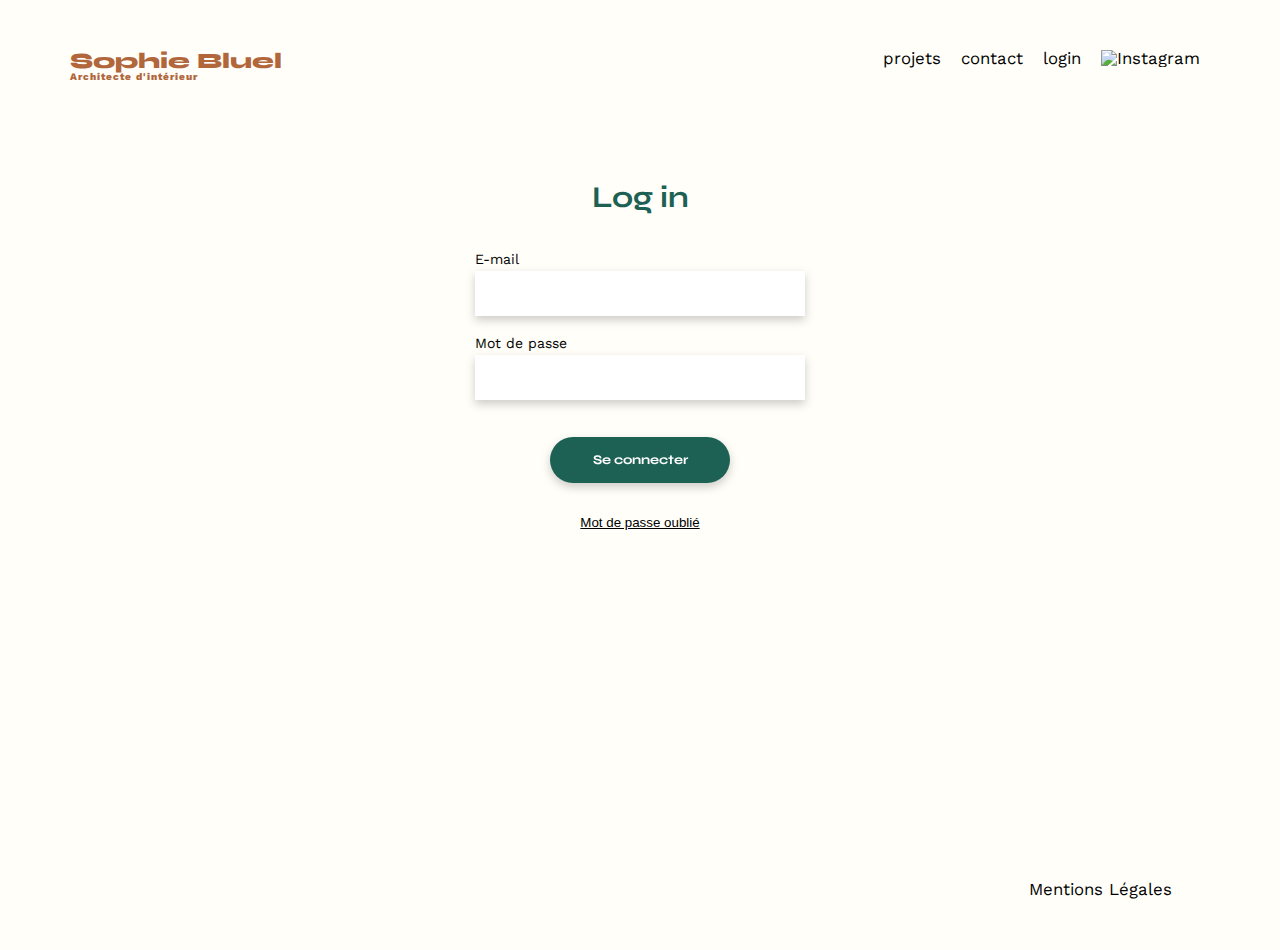
==== FrontEnd/login.html @ 5468acb5 "ajout login.js et redirection des liens du header" ====
<!DOCTYPE html>
<html lang="fr">

<head>
    <meta charset="UTF-8">
    <title>Sophie Bluel - Architecte d'intérieur</title>
    <meta name="viewport" content="width=device-width, initial-scale=1.0">
    <link rel="preconnect" href="https://fonts.googleapis.com">
    <link rel="preconnect" href="https://fonts.gstatic.com" crossorigin>
    <link href="https://fonts.googleapis.com/css2?family=Syne:wght@700;800&family=Work+Sans&display=swap"
        rel="stylesheet">
    <meta name="description" content="">
    <link rel="stylesheet" href="./assets/style.css">
</head>

<body>
    <header>
        <h1>Sophie Bluel <span>Architecte d'intérieur</span></h1>
        <nav>
            <ul>
                <a href="index.html" class="lien-style">
                    <li>projets</li>
                </a>
                <a href="index.html" class="lien-style">
                    <li>contact</li>
                </a>
                <a href="login.html" class="lien-style">
                    <li>login</li>
                </a>
                <li><img src="./assets/icons/instagram.png" alt="Instagram"></li>
            </ul>
        </nav>
    </header>
    <main>
        <section class="formulaire">
            <h2>Log in</h2>
            <form action="#" class="form-content">
                <div class="form-mail">
                    <label for="mail">E-mail</label>
                    <input type="email" id="mail">
                    <span id="mail_missing"></span>
                </div>
                <div class="form-mdp">
                    <label for="mdp">Mot de passe</label>
                    <input type="password" id="mdp">
                    <span id="mdp_missing"></span>
                </div>
                <input type="submit" value="Se connecter" id="btn-envoi">

                <button id="mdp-oublie">Mot de passe oublié</button>
            </form>
        </section>
    </main>

    <footer>
        <nav>
            <ul>
                <li>Mentions Légales</li>
            </ul>
        </nav>
    </footer>
    <script src="./login.js"></script>
</body>

</html>
---- FrontEnd/assets/style.css ----
/* http://meyerweb.com/eric/tools/css/reset/
   v2.0 | 20110126
   License: none (public domain)
*/

html, body, div, span, applet, object, iframe,
h1, h2, h3, h4, h5, h6, p, blockquote, pre,
a, abbr, acronym, address, big, cite, code,
del, dfn, em, img, ins, kbd, q, s, samp,
small, strike, strong, sub, sup, tt, var,
b, u, i, center,
dl, dt, dd, ol, ul, li,
fieldset, form, label, legend,
table, caption, tbody, tfoot, thead, tr, th, td,
article, aside, canvas, details, embed,
figure, figcaption, footer, header, hgroup,
menu, nav, output, ruby, section, summary,
time, mark, audio, video {
	margin: 0;
	padding: 0;
	border: 0;
	font-size: 100%;
	font: inherit;
	vertical-align: baseline;
}
/* HTML5 display-role reset for older browsers */
article, aside, details, figcaption, figure,
footer, header, hgroup, menu, nav, section {
	display: block;
}
body {
	line-height: 1;
	min-height: 100vh;
}
ol, ul {
	list-style: none;
}
blockquote, q {
	quotes: none;
}
blockquote:before, blockquote:after,
q:before, q:after {
	content: '';
	content: none;
}
table {
	border-collapse: collapse;
	border-spacing: 0;
}
/** end reset css**/
body {
	max-width: 1140px;
	margin:auto;
	font-family: 'Work Sans' ;
	font-size: 14px;
	background-color: #FFFEF8;
}
header {
	display: flex;
	justify-content: space-between;
	margin: 50px 0
}
section {
	margin: 50px 0
}

.lien-style {
	text-decoration: none;
	color: black;
}

h1{
	display: flex;
	flex-direction: column;
	font-family: 'Syne';
	font-size: 22px;
	font-weight: 800;
	color: #B1663C
}

h1 > span {
	font-family: 'Work Sans';
	font-size:10px;
	letter-spacing: 0.1em;
;
}

h2{
	font-family: 'Syne';
	font-weight: 700;
	font-size: 30px;
	color: #1D6154;
}
nav ul {
	display: flex;
	align-items: center;
	list-style-type: none;

}
nav li {
	padding: 0 10px;
	font-size: 1.2em;
}

li:hover {
	color: #B1663C;
}
#introduction {
	display: flex;
	align-items: center;
}
#introduction figure {
	flex: 1
}
#introduction img {
	display: block;
	margin: auto;
	width: 80%;
}

#introduction article {
	flex: 1
}
#introduction h2 {
	margin-bottom: 1em;
}

#introduction p {
	margin-bottom: 0.5em;
}

.formulaire {
	display: flex;
	flex-direction: column;
	align-items: center;
	margin-top: 100px;
	margin-bottom: 350px;
}

.formulaire h2 {
	margin-bottom: 40px;
}

.form-content{
	display: flex;
	flex-direction: column;
	gap: 5px;
}

.form-content input{
	width: 300px;
	padding: 15px;
	border: none;
	filter: drop-shadow(0 4px 5px rgba(0, 0, 0, 0.2));
}

.form-mail {
	display: flex;
	flex-direction: column;
	gap: 5px;
}

.form-mdp{
	display: flex;
	flex-direction: column;
	gap: 5px;
}

input[type="email"]{
	margin-bottom: 10px;

}

#mdp-oublie {
	border: none;
	background: #FFFEF8;
	text-decoration: underline;
	
}

#portfolio h2 {
	text-align: center;
	margin-bottom: 50px;
}
.filter-bar {
	display: flex;
	flex-direction: row;
	justify-content: center;
	gap: 20px;
	margin-bottom: 50px;
}

.filter-bar button {
	padding: 10px;
	border: 2px solid #1D6154;
	border-radius: 25px;
	font-family: 'Syne';
	font-size: 1rem;
	color: #1D6154;
	background-color: #FFFEF8;
	
}

.filter-bar button:hover,
.filter-bar button.active{
	color: white;
	background-color: #1D6154;
}
.gallery {
	width: 100%;
	display: grid;
	grid-template-columns: 1fr 1fr 1fr;
	grid-column-gap: 20px;
	grid-row-gap: 20px;
}

.gallery img {
	width: 100%;

}
#contact {
	width: 50%;
margin: auto;
}
#contact > * {
	text-align: center;

}
#contact h2{
	margin-bottom: 20px;
}
#contact form {
	text-align: left;
	margin-top:30px;
	display: flex;
	flex-direction: column;
}

#contact input {
	height: 50px;
	font-size: 1.2em;
	border: none;
	box-shadow: 0px 4px 14px rgba(0, 0, 0, 0.09);
}
#contact label {
	margin: 2em 0 1em 0;
}
#contact textarea {
	border: none;
	box-shadow: 0px 4px 14px rgba(0, 0, 0, 0.09);
}

input[type="submit"]{
	font-family: 'Syne';
	font-weight: 700;
	color: white;
	background-color: #1D6154;
	margin : 2em auto ;
	width: 180px;
	text-align: center;
	border-radius: 60px ;
}

footer nav ul {
	display: flex;
	justify-content: flex-end;
	margin: 2em
}
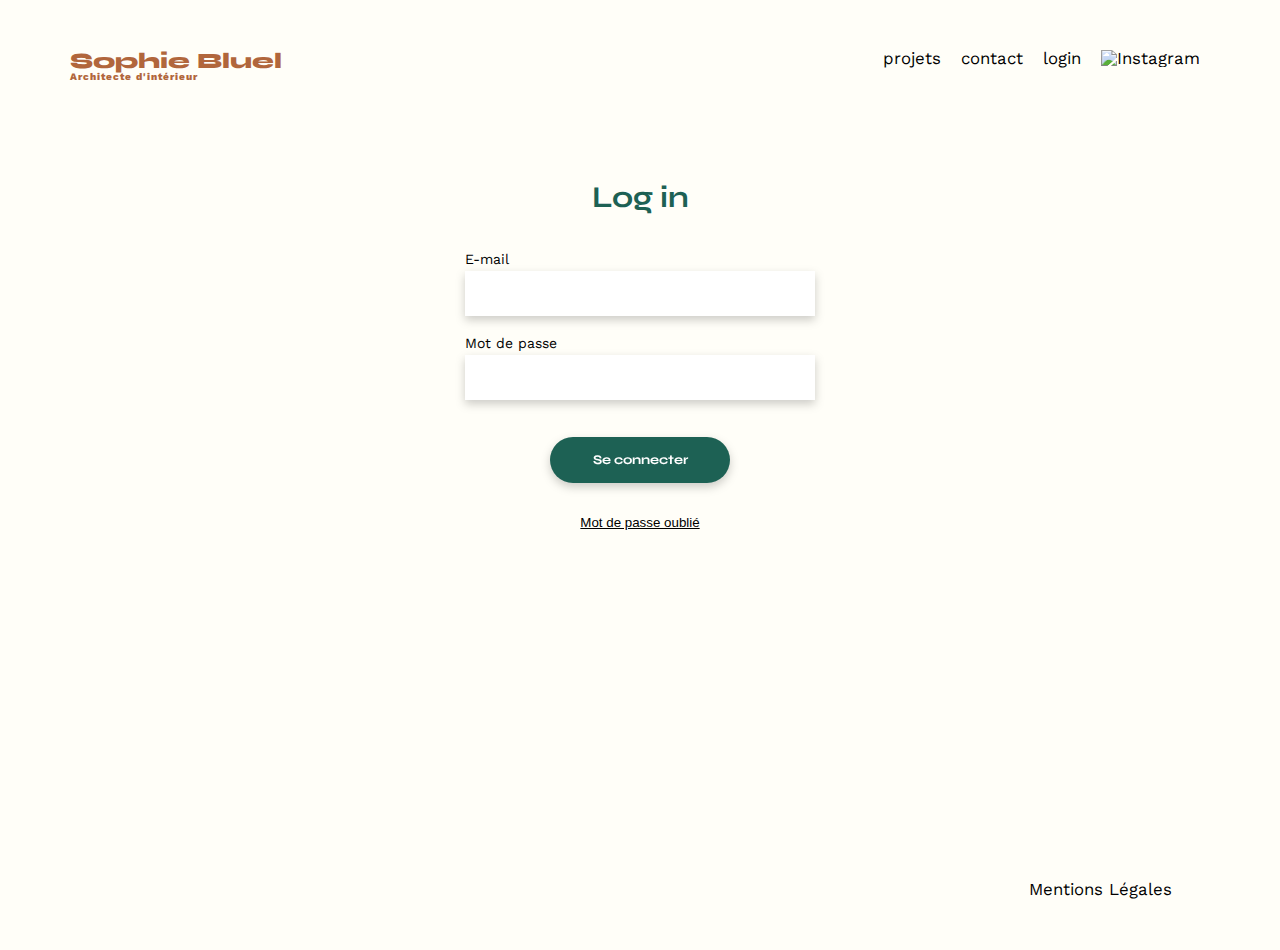
==== commit 0e70c95f: "mise en place des erreurs sur le formulaire, champs mal remplis, erreur sur l'e-mail tapé" ====
--- a/FrontEnd/login.html
+++ b/FrontEnd/login.html
@@ -34,15 +34,15 @@
     <main>
         <section class="formulaire">
             <h2>Log in</h2>
-            <form action="#" class="form-content">
+            <form action="#" class="form-content" id="myForm">
                 <div class="form-mail">
                     <label for="mail">E-mail</label>
-                    <input type="email" id="mail">
+                    <input type="email" id="mail" required>
                     <span id="mail_missing"></span>
                 </div>
                 <div class="form-mdp">
                     <label for="mdp">Mot de passe</label>
-                    <input type="password" id="mdp">
+                    <input type="password" id="mdp" required>
                     <span id="mdp_missing"></span>
                 </div>
                 <input type="submit" value="Se connecter" id="btn-envoi">
--- a/FrontEnd/assets/style.css
+++ b/FrontEnd/assets/style.css
@@ -142,13 +142,13 @@
 }
 
 .form-content{
+	width: 350px;
 	display: flex;
 	flex-direction: column;
 	gap: 5px;
 }
 
 .form-content input{
-	width: 300px;
 	padding: 15px;
 	border: none;
 	filter: drop-shadow(0 4px 5px rgba(0, 0, 0, 0.2));
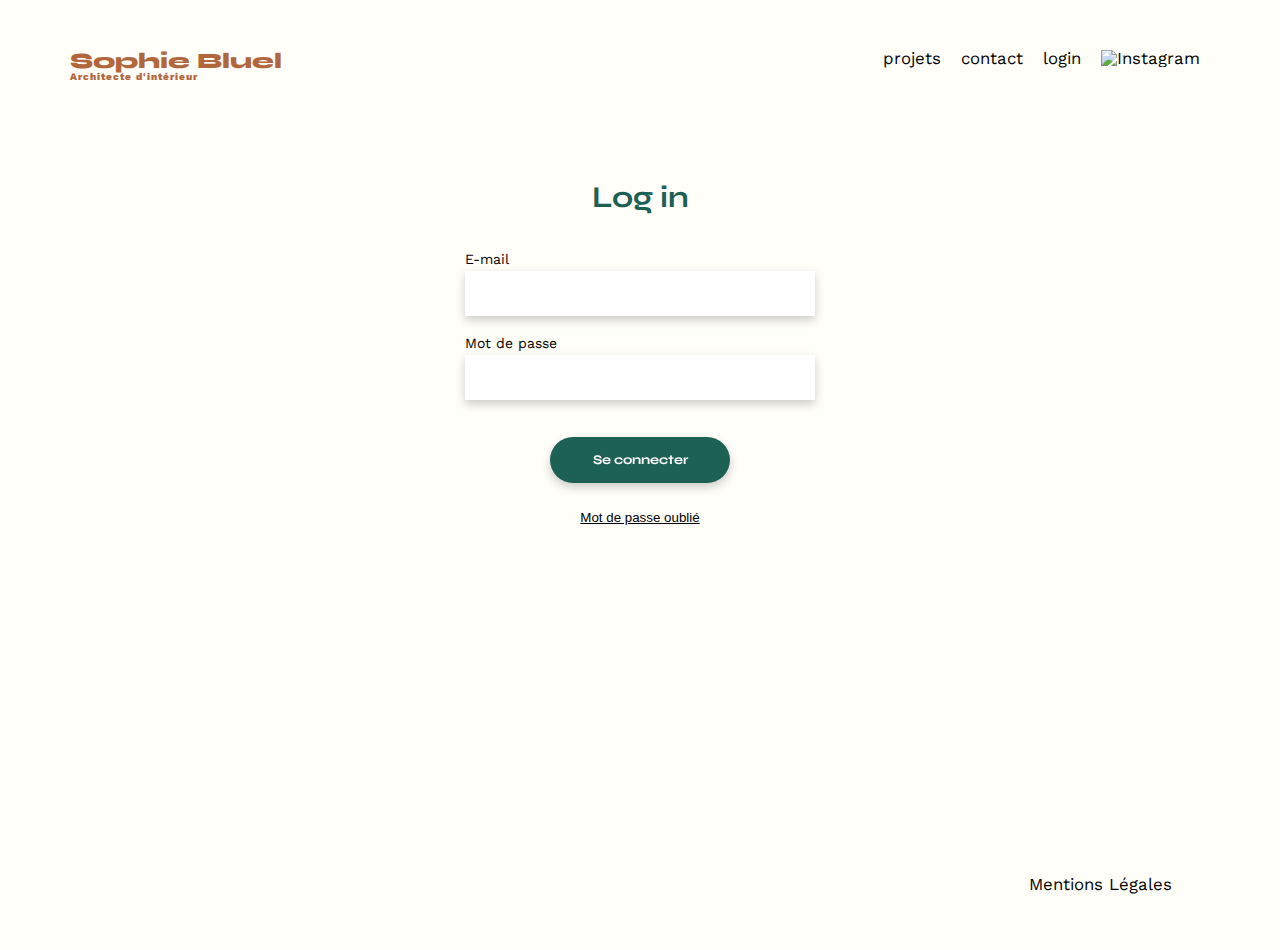
==== commit fef744f8: "correction du code concernant la validité ou erreurs des email/mdp" ====
--- a/FrontEnd/login.html
+++ b/FrontEnd/login.html
@@ -34,21 +34,21 @@
     <main>
         <section class="formulaire">
             <h2>Log in</h2>
-            <form action="#" class="form-content" id="myForm">
+            <form action="#" method="POST" class="form-content" id="myForm">
                 <div class="form-mail">
                     <label for="mail">E-mail</label>
-                    <input type="email" id="mail" required>
-                    <span id="mail_missing"></span>
+                    <input type="email" id="mail" name="mail" required>
+                    <span id="mail_comment"></span>
                 </div>
                 <div class="form-mdp">
                     <label for="mdp">Mot de passe</label>
-                    <input type="password" id="mdp" required>
-                    <span id="mdp_missing"></span>
+                    <input type="password" id="mdp" name="mdp" required>
+                    <span id="mdp_comment"></span>
                 </div>
                 <input type="submit" value="Se connecter" id="btn-envoi">
 
-                <button id="mdp-oublie">Mot de passe oublié</button>
             </form>
+            <button id="mdp-oublie">Mot de passe oublié</button>
         </section>
     </main>
 
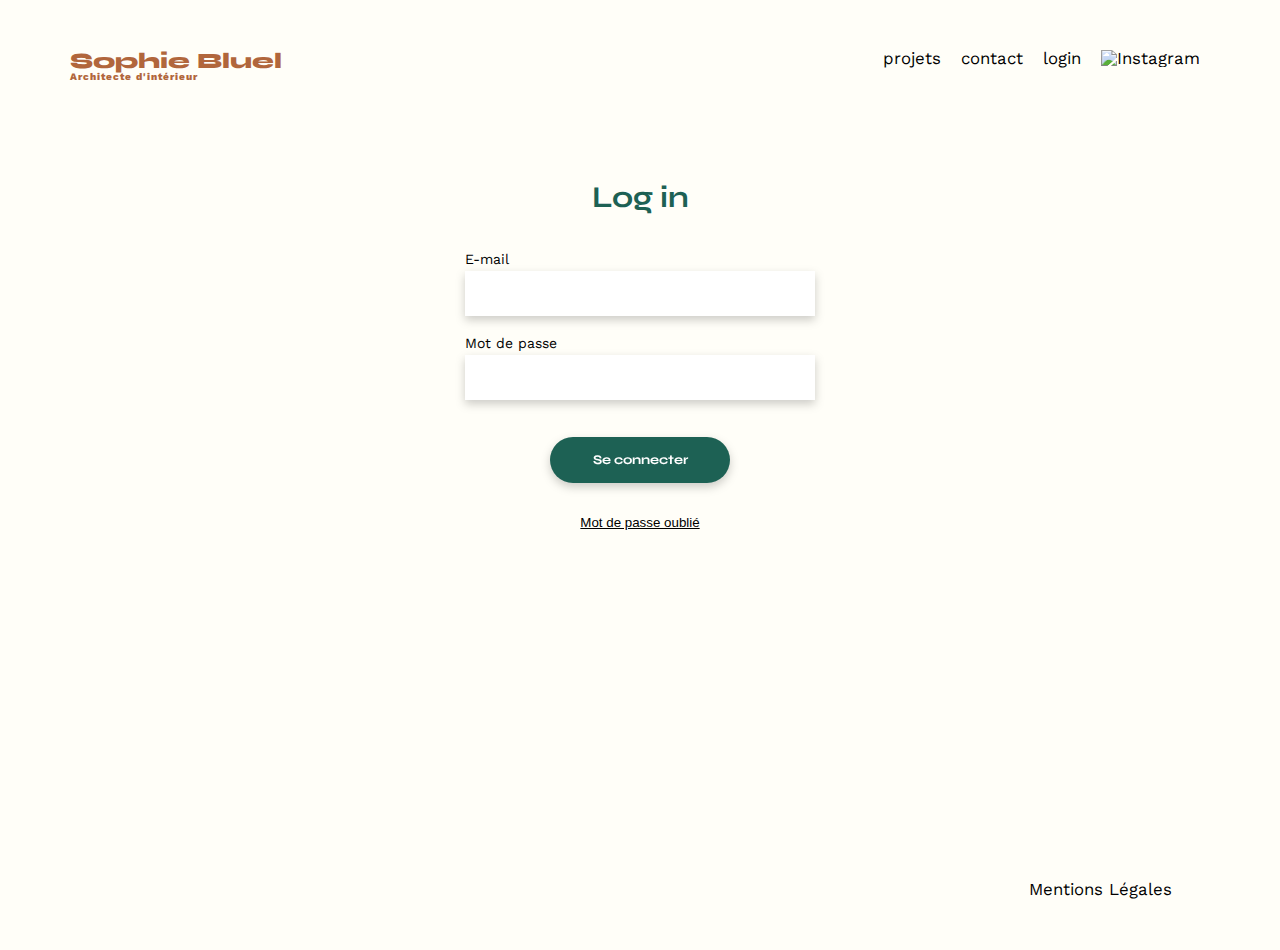
==== commit 2f1385ed: "intégration code POST api et tokken/id" ====
--- a/FrontEnd/login.html
+++ b/FrontEnd/login.html
@@ -34,7 +34,7 @@
     <main>
         <section class="formulaire">
             <h2>Log in</h2>
-            <form action="#" method="POST" class="form-content" id="myForm">
+            <form action="index.html" method="POST" class="form-content" id="myForm">
                 <div class="form-mail">
                     <label for="mail">E-mail</label>
                     <input type="email" id="mail" name="mail" required>
@@ -46,6 +46,7 @@
                     <span id="mdp_comment"></span>
                 </div>
                 <input type="submit" value="Se connecter" id="btn-envoi">
+                <span id="error_comment"></span>
 
             </form>
             <button id="mdp-oublie">Mot de passe oublié</button>
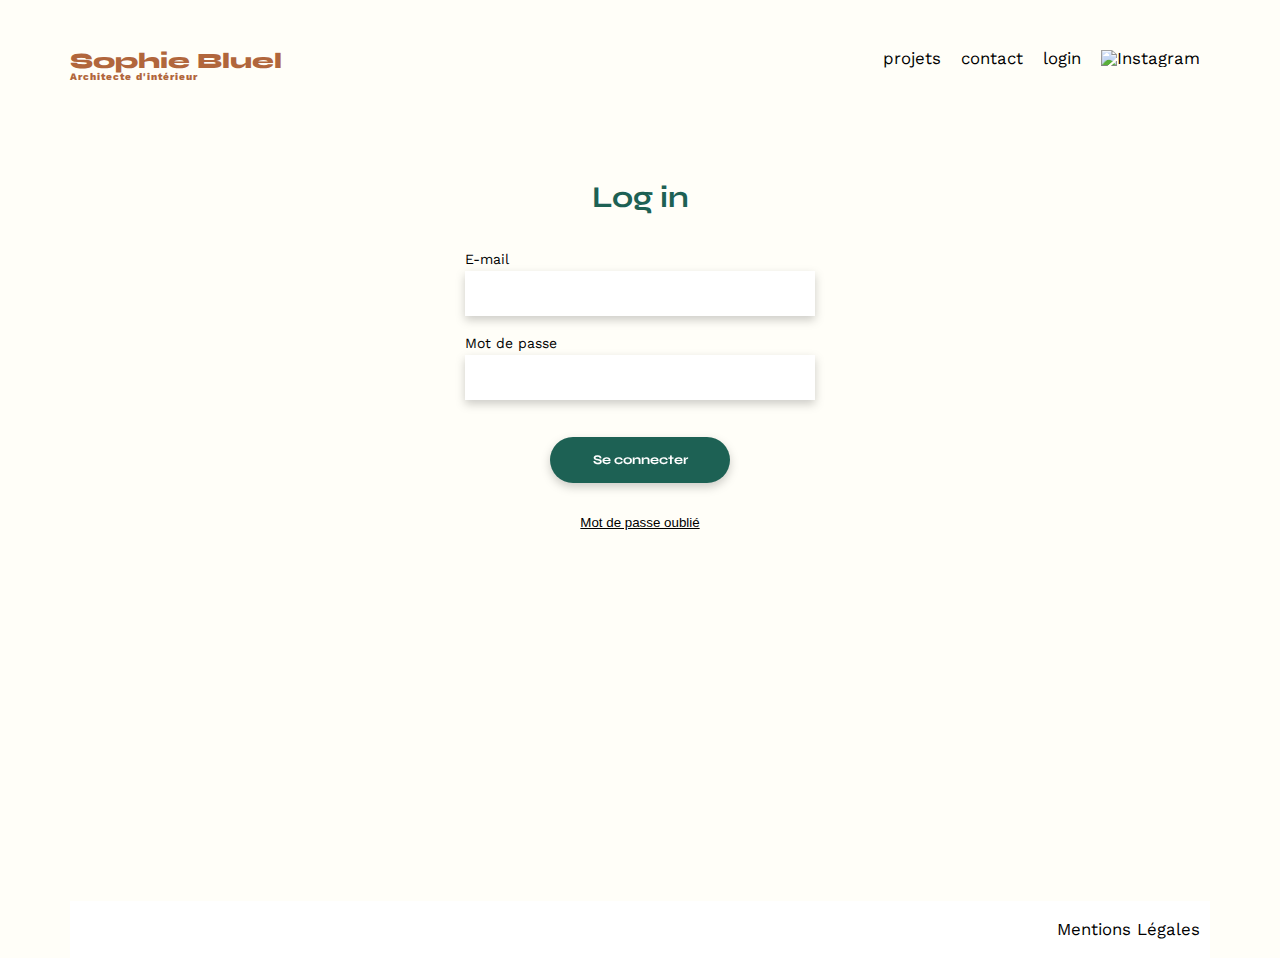
==== commit 9a9eee45: "modif footer login, ajout dataUser en JS" ====
--- a/FrontEnd/login.html
+++ b/FrontEnd/login.html
@@ -31,7 +31,7 @@
             </ul>
         </nav>
     </header>
-    <main>
+    <main class="main-login">
         <section class="formulaire">
             <h2>Log in</h2>
             <form action="index.html" method="POST" class="form-content" id="myForm">
@@ -53,7 +53,7 @@
         </section>
     </main>
 
-    <footer>
+    <footer class="footer-login">
         <nav>
             <ul>
                 <li>Mentions Légales</li>
--- a/FrontEnd/assets/style.css
+++ b/FrontEnd/assets/style.css
@@ -31,7 +31,9 @@
 body {
 	line-height: 1;
 	min-height: 100vh;
-}
+	margin: 0;
+}
+
 ol, ul {
 	list-style: none;
 }
@@ -134,7 +136,6 @@
 	flex-direction: column;
 	align-items: center;
 	margin-top: 100px;
-	margin-bottom: 350px;
 }
 
 .formulaire h2 {
@@ -221,6 +222,7 @@
 #contact {
 	width: 50%;
 margin: auto;
+margin-bottom: 30px;
 }
 #contact > * {
 	text-align: center;
@@ -261,10 +263,18 @@
 	border-radius: 60px ;
 }
 
+footer {
+	background-color: white;
+	padding: 20px 0 20px 0;
+}
+
+.main-login{
+margin-bottom: 370px;
+}
+
 footer nav ul {
 	display: flex;
 	justify-content: flex-end;
-	margin: 2em
-}
-
-
+}
+
+
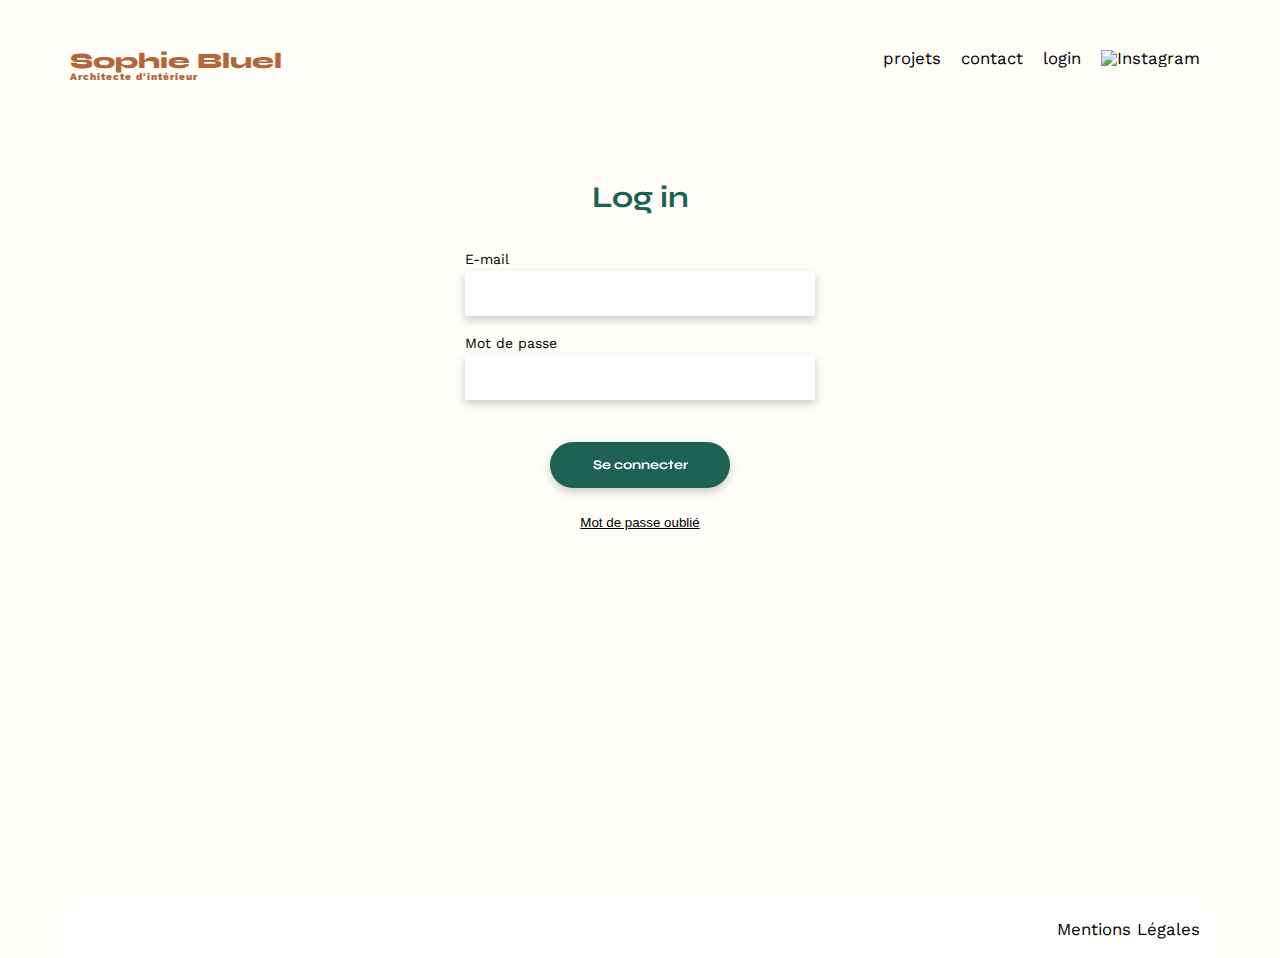
==== commit 1f7a304b: "code utilisateur et mot de passe correct, log la page index et récupération du token, sinon erreur" ====
--- a/FrontEnd/login.html
+++ b/FrontEnd/login.html
@@ -44,9 +44,9 @@
                     <label for="mdp">Mot de passe</label>
                     <input type="password" id="mdp" name="mdp" required>
                     <span id="mdp_comment"></span>
+                    <span id="error_comment"></span>
                 </div>
                 <input type="submit" value="Se connecter" id="btn-envoi">
-                <span id="error_comment"></span>
 
             </form>
             <button id="mdp-oublie">Mot de passe oublié</button>
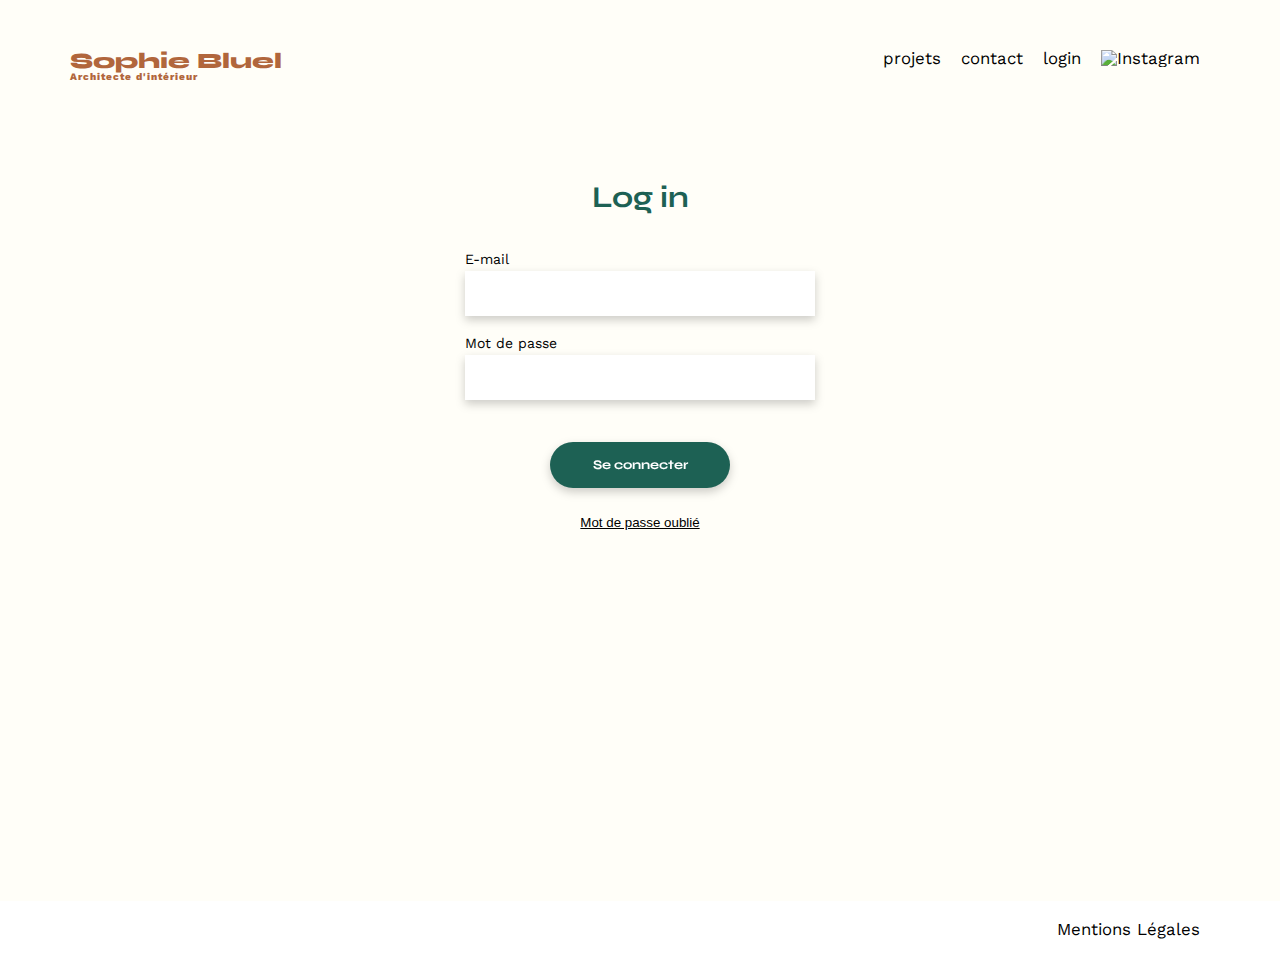
==== commit 192d21e5: "correction html W3C, selection des categories du formulaire en dynamique, requêtes PUT et DELETE ajo" ====
--- a/FrontEnd/login.html
+++ b/FrontEnd/login.html
@@ -18,15 +18,9 @@
         <h1>Sophie Bluel <span>Architecte d'intérieur</span></h1>
         <nav>
             <ul>
-                <a href="index.html" class="lien-style">
-                    <li>projets</li>
-                </a>
-                <a href="index.html" class="lien-style">
-                    <li>contact</li>
-                </a>
-                <a href="login.html" class="lien-style">
-                    <li>login</li>
-                </a>
+                <li><a href="index.html" class="lien-style">projets</a></li>
+                <li><a href="#contact" class="lien-style">contact</a></li>
+                <li><a href="./login.html" class="lien-style" id="login-btn">login</a></li>
                 <li><img src="./assets/icons/instagram.png" alt="Instagram"></li>
             </ul>
         </nav>
--- a/FrontEnd/assets/style.css
+++ b/FrontEnd/assets/style.css
@@ -51,16 +51,20 @@
 }
 /** end reset css**/
 body {
-	max-width: 1140px;
-	margin:auto;
 	font-family: 'Work Sans' ;
 	font-size: 14px;
 	background-color: #FFFEF8;
 }
+main{
+	max-width: 1140px;
+	margin:auto;
+}
 header {
 	display: flex;
 	justify-content: space-between;
-	margin: 50px 0
+	max-width: 1140px;
+	margin:auto;
+	margin-top: 50px;
 }
 section {
 	margin: 50px 0
@@ -130,57 +134,9 @@
 #introduction p {
 	margin-bottom: 0.5em;
 }
-
-.formulaire {
-	display: flex;
-	flex-direction: column;
-	align-items: center;
-	margin-top: 100px;
-}
-
-.formulaire h2 {
-	margin-bottom: 40px;
-}
-
-.form-content{
-	width: 350px;
-	display: flex;
-	flex-direction: column;
-	gap: 5px;
-}
-
-.form-content input{
-	padding: 15px;
-	border: none;
-	filter: drop-shadow(0 4px 5px rgba(0, 0, 0, 0.2));
-}
-
-.form-mail {
-	display: flex;
-	flex-direction: column;
-	gap: 5px;
-}
-
-.form-mdp{
-	display: flex;
-	flex-direction: column;
-	gap: 5px;
-}
-
-input[type="email"]{
-	margin-bottom: 10px;
-
-}
-
-#mdp-oublie {
-	border: none;
-	background: #FFFEF8;
-	text-decoration: underline;
-	
-}
-
 #portfolio h2 {
 	text-align: center;
+	margin-top: 130px;
 	margin-bottom: 50px;
 }
 .filter-bar {
@@ -273,8 +229,295 @@
 }
 
 footer nav ul {
+	max-width: 1140px;
+	margin:auto;
 	display: flex;
 	justify-content: flex-end;
-}
-
-
+	
+}
+
+/* ********************************** FORMULAIRE LOGIN **************************************** */
+
+
+.formulaire {
+	display: flex;
+	flex-direction: column;
+	align-items: center;
+	margin-top: 100px;
+}
+
+.formulaire h2 {
+	margin-bottom: 40px;
+}
+
+.form-content{
+	width: 350px;
+	display: flex;
+	flex-direction: column;
+	gap: 5px;
+}
+
+.form-content input{
+	padding: 15px;
+	border: none;
+	filter: drop-shadow(0 4px 5px rgba(0, 0, 0, 0.2));
+}
+
+.form-mail {
+	display: flex;
+	flex-direction: column;
+	gap: 5px;
+}
+
+.form-mdp{
+	display: flex;
+	flex-direction: column;
+	gap: 5px;
+}
+
+input[type="email"]{
+	margin-bottom: 10px;
+
+}
+
+#mdp-oublie {
+	border: none;
+	background: #FFFEF8;
+	text-decoration: underline;
+	
+}
+
+
+
+/* ************************ MODE EDITION ************************** */
+
+#edition-bar{
+	display: flex;
+	justify-content: center;
+	padding-top: 20px;
+	padding-bottom: 20px;
+	gap: 10px;
+	background-color: black;
+	color: white;
+}
+
+.btn-modif{
+	font-family: 'Work Sans' ;
+	border: none;
+	background-color: #FFFEF8;
+	cursor: pointer;
+	margin-left: 60px;
+	position: absolute;
+	top: 8px;
+}
+
+
+
+/* ************************** MODALE ***************************** */
+
+.modal {
+	position:fixed;
+	display: flex;
+	align-items: center;
+	justify-content: center;
+
+	top: 0;
+	left: 0;
+	width: 100%;
+	height: 100%;
+	background-color: rgba(0, 0, 0, 0.5);
+	animation: fadeIn .6s both;
+}
+
+.modal-wrapper{
+	overflow: auto;
+	/* en cas de debordement, une barre scroll apparait */
+	width: 580px;
+	height: 600px;
+	border-radius: 10px;
+	max-width: calc(100vw - 20px);
+	max-height: calc(100vh - 20px);
+	padding: 30px;
+	background-color: white;
+	animation: slideFromTop .3s both .1s;
+}
+.btn-close{
+	display: flex;
+	justify-content: flex-end;
+}
+.btn-close-back{
+	display: flex;
+	justify-content: space-between;
+}
+.modal-wrapper button {
+	border: none;
+	background-color: white;
+	font-size: 30px;
+	cursor: pointer;
+}
+.modal[aria-hidden="true"]{
+	animation-name: fadeOut;
+}
+.modal[aria-hidden="true"] .modal-wrapper{
+	animation-name: slideToBottom;
+}
+
+.lien-modif{
+	text-decoration: none;
+	color: black;
+	font-family: 'Work Sans' ;
+	font-size: 16px;
+	position: absolute;
+	margin-left: 50px;
+	margin-top: 8px;
+}
+.i-modif{
+	padding-right: 10px;
+}
+#titlemodal{
+	font-size: 1.8rem;
+	display: flex;
+	justify-content: center;
+	margin: 8px 0 20px 0;
+}
+#titlemodal2 {
+	font-size: 1.8rem;
+	display: flex;
+	justify-content: center;
+	margin: 8px 0 25px 0;
+}
+.photos-container{
+	display: flex;
+	justify-content: center;
+	padding-left: 80px;
+	padding-right: 80px;
+}
+.photos-content{
+	display: grid;
+	grid-template-columns: 1fr 1fr 1fr 1fr 1fr;
+  	grid-template-rows: 1fr 1fr 1fr;
+  	gap: 10px;
+}
+.project-card-modif img{
+width: 75px;
+margin-bottom: 5px;
+}
+figure i {
+	position: relative;
+	left: 56px;
+	top: 20px;
+	font-size: 9px;
+	color: white;
+	background-color: black;
+	padding: 4px;
+	border-radius: 3px;
+	cursor: pointer;
+}
+
+.barre{
+	width: 75%;
+	margin: 20px 0 30px 80px;
+	opacity: 0.4;
+}
+#btn-add-1{
+	padding: 10px 40px;
+	border: 2px solid #1D6154;
+	border-radius: 25px;
+	font-family: 'Syne';
+	font-size: 0.9rem;
+	color: #FFFEF8;
+	background-color: #1D6154;
+	display: flex;
+}
+
+
+/* MODALE AJOUT PHOTO */
+.form-container{
+	padding-left: 80px;
+	padding-right: 80px;
+	height: 500px;
+}
+.form-ajout-photo{
+	width: 100%;
+	height: 100%;
+	display: flex;
+	flex-direction: column;
+}
+.text-form-container {
+	display: flex;
+	flex-direction: column;
+	gap: 10px;
+	margin-bottom: 20px;
+}
+.style-form{
+	padding: 15px;
+	border: none;
+	filter: drop-shadow(0 4px 5px rgba(0, 0, 0, 0.1));
+}
+.file-container {
+	background-color: #E8F1F6;
+	height: 140px;
+	display: flex;
+	justify-content: space-between;
+	flex-direction: column;
+	align-items: center;
+	padding: 20px;
+	margin-bottom: 30px;
+}
+.file-container p {
+	font-size: 0.7rem;
+}
+.image-form i {
+	font-size: 70px;
+	color: #CBD6DC;
+	
+}
+.btn-file{
+	cursor: pointer;
+	color: #306685;
+	font-weight: bold;
+	background-color: #CBD6DC;
+	padding:  10px 30px;
+	border-radius: 20px;
+}
+.barre2{
+	opacity: 0.5;
+	margin: 5px 0 0 0;
+}
+.btn-ajout-photo{
+	display: flex;
+	justify-content: center;
+	padding: 8px 100px;
+	border: none;
+	border-radius: 25px;
+}
+#btn-valid{
+	background-color: #A7A7A7;
+}
+
+/* *:focus {
+	box-shadow: 0 0 10px blue;} */
+
+
+/* *************  ANIMATION OUVERTURE ET FERMETURE DE LA MODALE ****************** */
+
+@keyframes fadeIn {
+	from {
+		opacity: 0;
+	} to {opacity: 1;}
+}
+@keyframes fadeOut {
+	from {
+		opacity: 1;
+	} to {opacity: 0;}
+}
+@keyframes slideFromTop {
+	from {
+		transform: translateY(-50px);
+	} to {transform: translateY(0px)}
+}
+@keyframes slideToBottom{
+	from {
+		transform: translateY(0px);
+	} to {transform: translateY(50px)}
+}